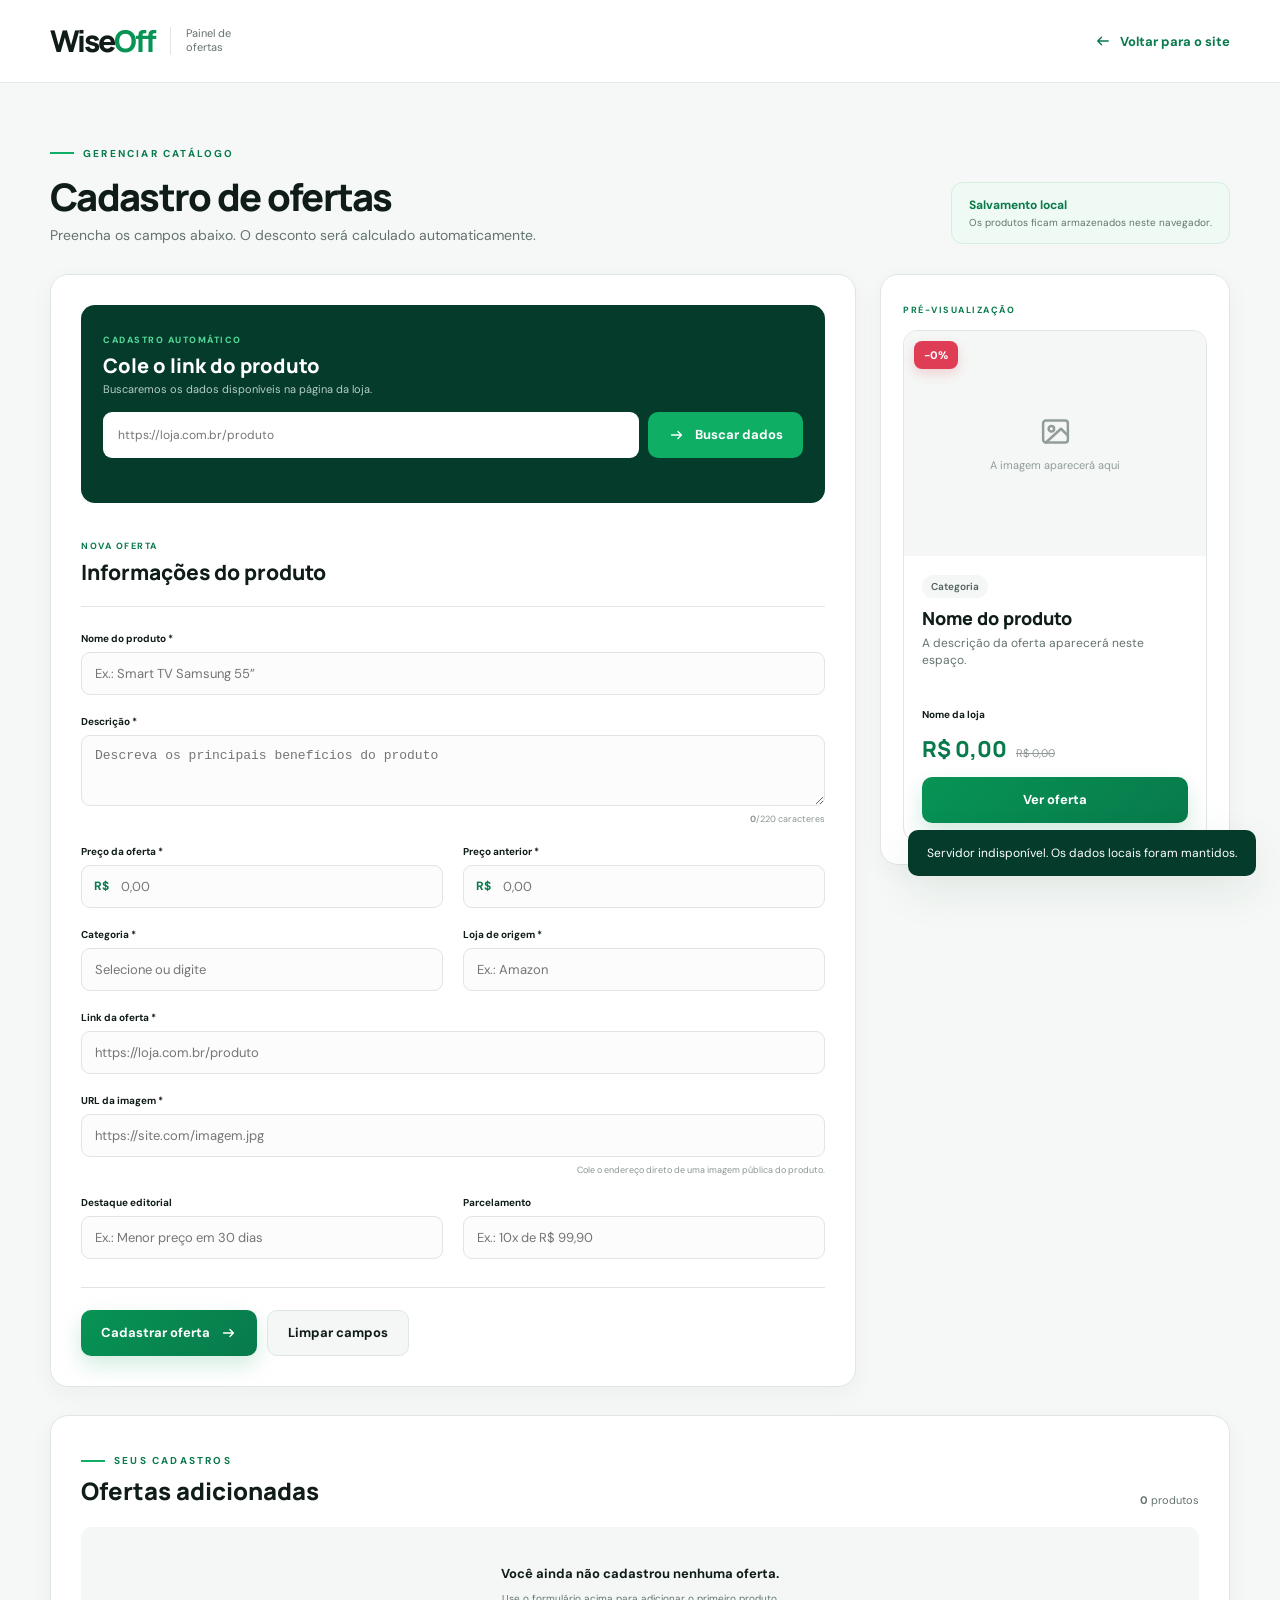
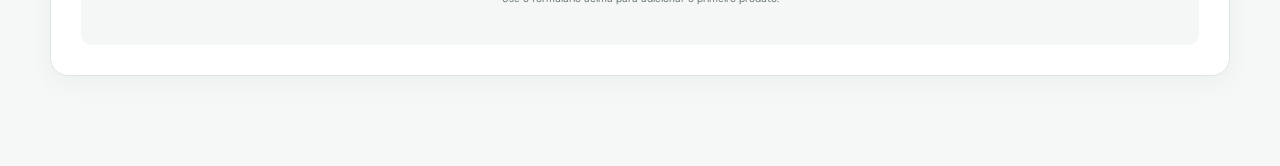
==== admin.html @ df5af007 "Publicação inicial da WiseOff" ====
<!doctype html>
<html lang="pt-BR">
  <head>
    <meta charset="UTF-8" />
    <meta name="viewport" content="width=device-width, initial-scale=1.0" />
    <meta name="theme-color" content="#087a4b" />
    <link rel="icon" href="/favicon.svg" type="image/svg+xml" />
    <meta name="robots" content="noindex, nofollow, noarchive" />
    <title>Painel de ofertas — WiseOff</title>
    <link rel="preconnect" href="https://fonts.googleapis.com" />
    <link rel="preconnect" href="https://fonts.gstatic.com" crossorigin />
    <link href="https://fonts.googleapis.com/css2?family=DM+Sans:wght@400;500;600;700&family=Manrope:wght@600;700;800&display=swap" rel="stylesheet" />
    <link rel="stylesheet" href="styles.css" />
  </head>
  <body class="admin-page">
    <header class="site-header">
      <div class="shell nav-wrap admin-nav">
        <a class="brand" href="index.html"><span>Wise<span>Off</span></span><small>Painel de<br />ofertas</small></a>
        <a class="back-link" href="index.html">
          <svg viewBox="0 0 24 24"><path d="M19 12H5M10 17l-5-5 5-5" /></svg>
          Voltar para o site
        </a>
      </div>
    </header>

    <main class="admin-main shell">
      <section class="admin-heading">
        <div>
          <span class="eyebrow dark"><i></i> Gerenciar catálogo</span>
          <h1>Cadastro de ofertas</h1>
          <p>Preencha os campos abaixo. O desconto será calculado automaticamente.</p>
        </div>
        <div class="storage-note">
          <strong>Salvamento local</strong>
          <span>Os produtos ficam armazenados neste navegador.</span>
        </div>
      </section>

      <div class="admin-layout">
        <section class="form-panel">
          <div class="url-importer">
            <div class="importer-copy">
              <span>Cadastro automático</span>
              <h2>Cole o link do produto</h2>
              <p>Buscaremos os dados disponíveis na página da loja.</p>
            </div>
            <div class="importer-control">
              <label>
                <span class="sr-only">Link do produto</span>
                <input id="importUrl" type="url" placeholder="https://loja.com.br/produto" />
              </label>
              <button class="button button-green" id="importButton" type="button">
                <svg viewBox="0 0 24 24"><path d="M5 12h14M14 7l5 5-5 5" /></svg>
                <span>Buscar dados</span>
              </button>
            </div>
            <div class="import-status" id="importStatus" role="status"></div>
          </div>

          <div class="panel-title">
            <div><span id="formStep">Nova oferta</span><h2 id="formTitle">Informações do produto</h2></div>
            <button class="text-button" id="cancelEdit" type="button" hidden>Cancelar edição</button>
          </div>

          <form id="productForm">
            <input id="productId" type="hidden" />
            <div class="field-grid">
              <label class="field field-wide">
                <span>Nome do produto *</span>
                <input id="name" name="name" required maxlength="90" placeholder="Ex.: Smart TV Samsung 55”" />
              </label>

              <label class="field field-wide">
                <span>Descrição *</span>
                <textarea id="description" name="description" required maxlength="220" rows="3" placeholder="Descreva os principais benefícios do produto"></textarea>
                <small><b id="descriptionCount">0</b>/220 caracteres</small>
              </label>

              <label class="field">
                <span>Preço da oferta *</span>
                <div class="money-input"><i>R$</i><input id="price" name="price" required inputmode="decimal" placeholder="0,00" /></div>
              </label>

              <label class="field">
                <span>Preço anterior *</span>
                <div class="money-input"><i>R$</i><input id="oldPrice" name="oldPrice" required inputmode="decimal" placeholder="0,00" /></div>
              </label>

              <label class="field">
                <span>Categoria *</span>
                <input id="category" name="category" required list="categoryOptions" placeholder="Selecione ou digite" />
                <datalist id="categoryOptions"><option>Tecnologia</option><option>Áudio</option><option>Moda</option><option>Casa</option><option>Viagem</option><option>Games</option><option>Beleza</option></datalist>
              </label>

              <label class="field">
                <span>Loja de origem *</span>
                <input id="store" name="store" required placeholder="Ex.: Amazon" />
              </label>

              <label class="field field-wide">
                <span>Link da oferta *</span>
                <input id="url" name="url" type="url" required placeholder="https://loja.com.br/produto" />
              </label>

              <label class="field field-wide">
                <span>URL da imagem *</span>
                <input id="image" name="image" type="url" required placeholder="https://site.com/imagem.jpg" />
                <small>Cole o endereço direto de uma imagem pública do produto.</small>
              </label>

              <label class="field">
                <span>Destaque editorial</span>
                <input id="badge" name="badge" placeholder="Ex.: Menor preço em 30 dias" />
              </label>

              <label class="field">
                <span>Parcelamento</span>
                <input id="installment" name="installment" placeholder="Ex.: 10x de R$ 99,90" />
              </label>
            </div>

            <div class="form-actions">
              <button class="button button-green" type="submit">
                <span id="submitLabel">Cadastrar oferta</span>
                <svg viewBox="0 0 24 24"><path d="M5 12h14M14 7l5 5-5 5" /></svg>
              </button>
              <button class="button button-secondary" id="resetForm" type="button">Limpar campos</button>
            </div>
          </form>
        </section>

        <aside class="preview-panel">
          <span class="preview-label">Pré-visualização</span>
          <article class="preview-card">
            <div class="preview-image">
              <img id="previewImage" alt="Prévia do produto" />
              <div class="image-placeholder" id="imagePlaceholder">
                <svg viewBox="0 0 24 24"><rect x="3" y="4" width="18" height="16" rx="2"/><circle cx="9" cy="10" r="2"/><path d="m21 15-5-5L5 20"/></svg>
                <span>A imagem aparecerá aqui</span>
              </div>
              <span class="discount-badge" id="previewDiscount">-0%</span>
            </div>
            <div class="preview-content">
              <span class="category-pill" id="previewCategory">Categoria</span>
              <h3 id="previewName">Nome do produto</h3>
              <p id="previewDescription">A descrição da oferta aparecerá neste espaço.</p>
              <span class="preview-store" id="previewStore">Nome da loja</span>
              <div class="price-row"><strong id="previewPrice">R$ 0,00</strong><del id="previewOldPrice">R$ 0,00</del></div>
              <button class="button button-green" type="button">Ver oferta</button>
            </div>
          </article>
        </aside>
      </div>

      <section class="registered-products">
        <div class="registered-heading">
          <div><span class="eyebrow dark"><i></i> Seus cadastros</span><h2>Ofertas adicionadas</h2></div>
          <span><b id="adminProductCount">0</b> produtos</span>
        </div>
        <div class="admin-products-list" id="adminProductsList"></div>
        <div class="admin-empty" id="adminEmpty">
          <p>Você ainda não cadastrou nenhuma oferta.</p>
          <span>Use o formulário acima para adicionar o primeiro produto.</span>
        </div>
      </section>
    </main>

    <div class="toast" id="toast" role="status"></div>
    <script src="admin.js"></script>
  </body>
</html>
---- styles.css ----
:root {
  --green-950: #043b2b;
  --green-900: #05533a;
  --green-700: #087a4b;
  --green-600: #079455;
  --green-500: #0eaf65;
  --green-100: #dff7e9;
  --green-50: #eefaf3;
  --ink: #101c18;
  --muted: #65736d;
  --line: #dfe6e2;
  --surface: #f4f7f5;
  --white: #fff;
  --red: #df3d55;
  --radius: 18px;
  --shadow: 0 16px 45px rgba(22, 50, 40, .08);
}

* { box-sizing: border-box; }
html { scroll-behavior: smooth; }
body { margin: 0; color: var(--ink); background: var(--white); font-family: "DM Sans", sans-serif; -webkit-font-smoothing: antialiased; }
button, input, select { font: inherit; }
button, a { -webkit-tap-highlight-color: transparent; }
a { color: inherit; text-decoration: none; }
img { display: block; max-width: 100%; }
.shell { width: min(1180px, calc(100% - 48px)); margin-inline: auto; }
.svg-sprite { position: absolute; width: 0; height: 0; overflow: hidden; }
svg { width: 22px; height: 22px; fill: none; stroke: currentColor; stroke-width: 1.8; stroke-linecap: round; stroke-linejoin: round; }
.sr-only { position: absolute; width: 1px; height: 1px; padding: 0; margin: -1px; overflow: hidden; clip: rect(0, 0, 0, 0); white-space: nowrap; border: 0; }

.site-header { position: sticky; z-index: 20; top: 0; background: rgba(255,255,255,.94); border-bottom: 1px solid rgba(223,230,226,.8); backdrop-filter: blur(16px); }
.nav-wrap { height: 82px; display: flex; align-items: center; gap: 30px; }
.brand { display: flex; align-items: center; gap: 15px; flex: 0 0 auto; }
.brand > span { font: 800 30px/1 "Manrope", sans-serif; letter-spacing: -2px; }
.brand > span span { color: var(--green-600); }
.brand small { padding-left: 15px; border-left: 1px solid var(--line); color: var(--muted); font-size: 11px; line-height: 1.25; }
.top-search { width: 390px; height: 46px; margin-left: auto; padding: 0 14px; display: flex; align-items: center; gap: 11px; border: 1px solid var(--line); border-radius: 12px; background: var(--surface); transition: .2s; }
.top-search:focus-within { border-color: var(--green-500); background: white; box-shadow: 0 0 0 3px rgba(14,175,101,.09); }
.top-search svg { width: 20px; color: var(--muted); }
.top-search input { width: 100%; min-width: 0; border: 0; outline: 0; background: transparent; color: var(--ink); font-size: 13px; }
.top-search input::placeholder { color: #89928e; }
.top-search kbd { padding: 3px 6px; color: #89928e; border: 1px solid var(--line); border-radius: 5px; background: white; font-size: 10px; white-space: nowrap; }
.desktop-nav { display: flex; align-items: center; gap: 25px; font-size: 13px; font-weight: 600; }
.desktop-nav a { transition: color .2s; }
.desktop-nav a:hover, .desktop-nav .active { color: var(--green-600); }
.favorites-link { display: flex; align-items: center; gap: 7px; padding: 0; border: 0; background: none; color: var(--ink); cursor: pointer; font-size: 13px; }
.favorites-link svg { width: 20px; }
.favorites-link b { min-width: 18px; height: 18px; display: grid; place-items: center; color: white; background: var(--green-600); border-radius: 50%; font-size: 10px; }
.favorites-link.active { color: var(--green-600); }
.favorites-link.active svg { fill: var(--green-600); }

.hero { height: 260px; min-height: 260px; margin-top: 30px; position: relative; display: grid; grid-template-columns: 43% 57%; overflow: hidden; color: white; background: var(--green-950); border-radius: 24px; }
.hero::before { content: ""; position: absolute; left: -150px; bottom: -250px; width: 540px; height: 540px; border: 1px solid rgba(255,255,255,.1); border-radius: 50%; box-shadow: 0 0 0 70px rgba(255,255,255,.025), 0 0 0 140px rgba(255,255,255,.02); }
.hero-copy { z-index: 2; padding: 28px 10px 24px 42px; }
.eyebrow { display: inline-flex; align-items: center; gap: 9px; text-transform: uppercase; letter-spacing: 2.2px; font-size: 10px; font-weight: 700; }
.eyebrow i { width: 24px; height: 2px; background: var(--green-500); }
.eyebrow.dark { color: var(--green-700); }
.hero h1 { max-width: 440px; margin: 12px 0 9px; font: 800 35px/1.02 "Manrope", sans-serif; letter-spacing: -2px; }
.hero h1 em { display: block; color: #38d88c; font-style: normal; }
.hero-featured-name { max-width: 400px; display: -webkit-box; overflow: hidden; -webkit-box-orient: vertical; -webkit-line-clamp: 1; color: white; font: 700 13px "Manrope", sans-serif; }
.hero-actions { margin-top: 16px; display: flex; align-items: center; gap: 22px; }
.hero-actions > span { color: #b8cdc5; font-size: 11px; line-height: 1.25; }
.hero-actions > span b { display: block; color: white; font-size: 15px; }
.button { min-height: 46px; padding: 0 20px; display: inline-flex; align-items: center; justify-content: center; gap: 10px; border: 0; border-radius: 10px; cursor: pointer; font-weight: 700; font-size: 13px; transition: transform .2s, box-shadow .2s, background .2s; }
.button:hover { transform: translateY(-2px); }
.button svg { width: 17px; }
.button-light { color: var(--green-950); background: white; box-shadow: 0 8px 30px rgba(0,0,0,.16); }
.button-green { color: white; background: linear-gradient(135deg, var(--green-600), var(--green-700)); box-shadow: 0 9px 22px rgba(7,148,85,.18); }
.button-green:hover { background: var(--green-900); }
.hero-product { position: relative; min-width: 0; background: radial-gradient(circle at 56% 46%, #dff8ea 0, #91cdb1 35%, #1b7050 65%, #064530 100%); }
.hero-product::after { content: ""; position: absolute; inset: 0; background: linear-gradient(90deg, var(--green-950) 0, transparent 30%); pointer-events: none; }
.hero-image-wrap { position: absolute; inset: 0; overflow: hidden; }
.hero-image-wrap img { width: 100%; height: 100%; object-fit: cover; mix-blend-mode: multiply; filter: saturate(.7) contrast(1.06); }
.hero-badge { position: absolute; z-index: 3; top: 18px; right: 20px; padding: 7px 12px; background: rgba(255,255,255,.92); color: var(--green-900); border-radius: 30px; font-size: 10px; font-weight: 700; }
.floating-price { position: absolute; z-index: 3; right: 20px; bottom: 18px; width: 150px; padding: 13px 16px; color: var(--ink); background: rgba(255,255,255,.92); border-radius: 14px; box-shadow: var(--shadow); backdrop-filter: blur(10px); }
.floating-price small, .floating-price span { display: block; color: var(--muted); font-size: 10px; }
.floating-price strong { display: block; margin: 2px 0 4px; color: var(--green-700); font: 800 23px "Manrope", sans-serif; }
.hero-proof { position: absolute; z-index: 4; left: calc(43% - 56px); bottom: 18px; padding: 10px 13px; display: flex; align-items: center; gap: 10px; color: var(--ink); background: white; border-radius: 13px; box-shadow: var(--shadow); }
.proof-icon { width: 35px; height: 35px; display: grid; place-items: center; color: var(--green-600); background: var(--green-100); border-radius: 10px; }
.proof-icon svg { width: 19px; }
.hero-proof strong, .hero-proof span { display: block; }
.hero-proof strong { font-size: 12px; }
.hero-proof span { margin-top: 2px; color: var(--muted); font-size: 10px; }

.trust-strip { margin-top: 30px; border-block: 1px solid var(--line); }
.trust-grid { min-height: 96px; display: grid; grid-template-columns: repeat(4, 1fr); }
.trust-grid > div { padding: 20px 28px; display: flex; align-items: center; gap: 14px; border-right: 1px solid var(--line); }
.trust-grid > div:first-child { padding-left: 0; }
.trust-grid > div:last-child { padding-right: 0; border-right: 0; }
.trust-grid svg { flex: 0 0 auto; color: var(--green-600); width: 27px; height: 27px; }
.trust-grid p { margin: 0; }
.trust-grid strong, .trust-grid span { display: block; }
.trust-grid strong { font-size: 12px; }
.trust-grid span { margin-top: 3px; color: var(--muted); font-size: 10px; }

.offers { padding-top: 68px; padding-bottom: 85px; }
.section-heading { display: flex; align-items: end; justify-content: space-between; gap: 20px; }
.section-heading h2 { margin: 10px 0 3px; font: 800 35px "Manrope", sans-serif; letter-spacing: -1.5px; }
.section-heading p { margin: 0; color: var(--muted); font-size: 14px; }
.results-meta { color: var(--muted); font-size: 12px; }
.results-meta b { color: var(--ink); }
.filters { margin: 30px 0 22px; display: flex; align-items: center; justify-content: space-between; gap: 20px; }
.category-list { display: flex; flex-wrap: wrap; gap: 8px; }
.category-button { min-height: 38px; padding: 0 17px; display: inline-flex; align-items: center; gap: 7px; border: 1px solid var(--line); border-radius: 30px; color: #53615b; background: white; cursor: pointer; font-size: 12px; font-weight: 600; transition: .2s; }
.category-button svg { width: 15px; }
.category-button:hover { border-color: var(--green-500); color: var(--green-700); }
.category-button.active { border-color: var(--green-700); color: white; background: var(--green-700); box-shadow: 0 7px 18px rgba(8,122,75,.18); }
.sort-control { display: flex; align-items: center; gap: 8px; color: var(--muted); font-size: 11px; white-space: nowrap; }
.sort-control select { padding: 9px 30px 9px 11px; border: 1px solid var(--line); border-radius: 8px; outline: none; color: var(--ink); background: white; font-size: 11px; }
.product-list { display: grid; gap: 13px; }
.product-card { height: 238px; min-height: 0; display: grid; grid-template-columns: 250px 1fr 285px; overflow: hidden; border: 1px solid var(--line); border-radius: var(--radius); background: white; box-shadow: 0 5px 20px rgba(25,55,43,.045); transition: transform .25s, box-shadow .25s, border-color .25s; }
.product-card:hover { transform: translateY(-3px); border-color: #cbd9d2; box-shadow: var(--shadow); }
.product-media { position: relative; margin: 10px; overflow: hidden; border-radius: 12px; background: var(--surface); }
.product-media > a { width: 100%; height: 100%; display: block; }
.product-media img { width: 100%; height: 100%; object-fit: cover; transition: transform .45s; }
.product-card:hover .product-media img { transform: scale(1.035); }
.discount-badge { position: absolute; top: 10px; left: 10px; padding: 7px 10px; color: white; background: var(--red); border-radius: 8px; font-size: 11px; font-weight: 800; box-shadow: 0 5px 12px rgba(223,61,85,.2); }
.heart-button { position: absolute; top: 10px; right: 10px; width: 36px; height: 36px; display: grid; place-items: center; color: var(--ink); background: rgba(255,255,255,.94); border: 0; border-radius: 50%; box-shadow: 0 4px 12px rgba(0,0,0,.08); cursor: pointer; }
.heart-button svg { width: 18px; }
.heart-button.selected { color: var(--red); }
.heart-button.selected svg { fill: var(--red); }
.product-info { min-width: 0; padding: 23px 30px 20px 22px; display: flex; flex-direction: column; border-right: 1px solid var(--line); }
.product-topline { display: flex; align-items: center; justify-content: space-between; gap: 10px; }
.category-pill { padding: 5px 9px; color: #53615b; background: var(--surface); border-radius: 20px; font-size: 10px; font-weight: 600; }
.product-time { display: flex; align-items: center; gap: 5px; color: #8b9691; font-size: 10px; }
.product-time svg { width: 14px; }
.product-info h3 { margin: 13px 0 7px; display: -webkit-box; overflow: hidden; -webkit-box-orient: vertical; -webkit-line-clamp: 2; font: 800 19px/1.25 "Manrope", sans-serif; letter-spacing: -.5px; }
.product-info > p { margin: 0; display: -webkit-box; overflow: hidden; -webkit-box-orient: vertical; -webkit-line-clamp: 3; color: var(--muted); font-size: 13px; line-height: 1.5; }
.editor-pick { width: fit-content; margin-top: auto; padding: 7px 11px; display: flex; align-items: center; gap: 7px; color: var(--green-700); background: var(--green-50); border-radius: 8px; font-size: 10px; font-weight: 600; }
.editor-pick svg { width: 14px; height: 14px; }
.product-buy { padding: 24px 20px 20px 28px; display: flex; flex-direction: column; justify-content: center; }
.store { display: block; min-height: 22px; color: var(--ink); font: 800 15px "Manrope", sans-serif; }
.store-amazon::after { content: ".com.br"; font-weight: 600; font-size: 9px; }
.store-mercadolivre { color: #22408b; }
.store-magalu { color: #0086db; }
.store-nike { font-style: italic; }
.store-shopee { color: #ed4d2d; }
.price-row { margin: 11px 0 1px; display: flex; flex-wrap: wrap; align-items: baseline; gap: 9px; }
.price-row strong { color: var(--green-700); font: 800 22px "Manrope", sans-serif; }
.price-row del { color: #909a96; font-size: 11px; }
.product-buy > small { color: var(--muted); font-size: 10px; }
.product-buy .button { width: 100%; margin-top: 16px; }
.empty-state { padding: 70px 20px; text-align: center; border: 1px dashed var(--line); border-radius: var(--radius); background: var(--surface); }
.empty-state svg { width: 36px; height: 36px; color: var(--green-600); }
.empty-state h3 { margin: 12px 0 4px; }
.empty-state p { margin: 0 0 20px; color: var(--muted); font-size: 13px; }

.newsletter { min-height: 250px; margin-bottom: 70px; padding: 50px 58px; display: grid; grid-template-columns: 1fr 1fr; align-items: center; gap: 70px; color: white; background: var(--green-950); border-radius: 22px; overflow: hidden; position: relative; }
.newsletter::after { content: ""; position: absolute; width: 340px; height: 340px; top: -160px; right: 30%; border: 1px solid rgba(255,255,255,.08); border-radius: 50%; box-shadow: 0 0 0 60px rgba(255,255,255,.018); pointer-events: none; }
.newsletter h2 { margin: 13px 0 0; font: 800 31px/1.18 "Manrope", sans-serif; letter-spacing: -1.2px; }
.newsletter form { position: relative; z-index: 1; display: grid; grid-template-columns: 1fr auto; gap: 10px; }
.newsletter input { width: 100%; height: 48px; padding: 0 16px; color: white; border: 1px solid rgba(255,255,255,.25); border-radius: 10px; outline: 0; background: rgba(255,255,255,.08); }
.newsletter input::placeholder { color: #b9cbc4; }
.newsletter form small { grid-column: 1 / -1; color: #93ada3; font-size: 9px; }
footer { border-top: 1px solid var(--line); }
.footer-wrap { min-height: 120px; display: flex; align-items: center; gap: 30px; }
.footer-brand .brand > span, .footer-brand > span { font-size: 25px; }
.footer-wrap > p { margin: 0; color: var(--muted); font-size: 12px; }
.footer-wrap nav { margin-left: auto; display: flex; gap: 25px; color: var(--muted); font-size: 11px; }
.footer-wrap > small { color: #9aa39f; font-size: 10px; }
.toast { position: fixed; z-index: 50; right: 24px; bottom: 24px; padding: 15px 19px; color: white; background: var(--green-950); border-radius: 10px; box-shadow: var(--shadow); font-size: 12px; transform: translateY(80px); opacity: 0; pointer-events: none; transition: .3s; }
.toast.show { opacity: 1; transform: translateY(0); }

@media (max-width: 1000px) {
  .desktop-nav { display: none; }
  .top-search { width: auto; flex: 1; }
  .product-card { grid-template-columns: 220px 1fr 230px; }
  .product-info { padding-inline: 17px; }
  .product-buy { padding-inline: 18px; }
}

@media (max-width: 780px) {
  .shell { width: min(100% - 28px, 620px); }
  .nav-wrap { height: auto; padding-block: 14px; flex-wrap: wrap; gap: 12px; }
  .brand small, .favorites-link span, .top-search kbd { display: none; }
  .top-search { order: 3; flex-basis: 100%; }
  .favorites-link { margin-left: auto; }
  .hero { height: 430px; min-height: 430px; margin-top: 14px; grid-template-columns: 1fr; grid-template-rows: 245px 185px; }
  .hero-copy { padding: 28px 24px 18px; }
  .hero h1 { font-size: clamp(31px, 8vw, 38px); }
  .hero-product::after { background: linear-gradient(180deg, var(--green-950) 0, transparent 38%); }
  .hero-proof { left: 30px; bottom: 20px; }
  .floating-price { right: 20px; bottom: 20px; }
  .trust-grid { grid-template-columns: 1fr 1fr; }
  .trust-grid > div { padding: 18px 12px; border-bottom: 1px solid var(--line); }
  .trust-grid > div:nth-child(2) { border-right: 0; }
  .trust-grid > div:nth-child(n+3) { border-bottom: 0; }
  .trust-grid > div:first-child { padding-left: 12px; }
  .section-heading { align-items: start; }
  .section-heading h2 { font-size: 29px; }
  .results-meta { padding-top: 28px; }
  .filters { align-items: stretch; flex-direction: column; }
  .category-list { flex-wrap: nowrap; padding-bottom: 5px; overflow-x: auto; scrollbar-width: none; }
  .category-button { flex: 0 0 auto; }
  .sort-control { align-self: flex-end; }
  .product-card { grid-template-columns: 43% 57%; grid-template-rows: auto auto; }
  .product-card { height: auto; min-height: 0; }
  .product-media { min-height: 230px; }
  .product-info { border-right: 0; }
  .product-buy { grid-column: 1 / -1; padding: 14px; display: grid; grid-template-columns: 1fr auto; align-items: center; border-top: 1px solid var(--line); }
  .product-buy .store, .product-buy small { grid-column: 1; }
  .price-row { grid-column: 1; }
  .product-buy .button { grid-column: 2; grid-row: 1 / 4; width: 160px; margin: 0; }
  .newsletter { padding: 38px 28px; grid-template-columns: 1fr; gap: 28px; }
  .footer-wrap { padding-block: 30px; flex-wrap: wrap; gap: 16px 25px; }
  .footer-wrap nav { order: 3; width: 100%; margin-left: 0; }
}

@media (max-width: 520px) {
  .brand > span { font-size: 27px; }
  .hero { height: 430px; min-height: 430px; }
  .hero-copy { padding-inline: 23px; }
  .hero-actions { gap: 13px; }
  .hero-actions > span { display: none; }
  .hero-proof { left: 16px; bottom: 14px; }
  .floating-price { right: 14px; bottom: 14px; width: 140px; }
  .trust-grid { grid-template-columns: 1fr; }
  .trust-grid > div { border-right: 0; border-bottom: 1px solid var(--line) !important; }
  .trust-grid > div:last-child { border-bottom: 0 !important; }
  .offers { padding-top: 50px; }
  .section-heading { display: block; }
  .results-meta { padding-top: 12px; }
  .product-card { display: block; }
  .product-media { height: 240px; }
  .product-info { padding: 12px 16px 18px; }
  .product-info h3 { margin-top: 10px; }
  .editor-pick { margin-top: 14px; }
  .product-buy { padding: 16px; grid-template-columns: 1fr; }
  .product-buy .button { grid-column: 1; grid-row: auto; width: 100%; margin-top: 14px; }
  .newsletter form { grid-template-columns: 1fr; }
  .newsletter form small { grid-column: 1; }
  .newsletter .button { width: 100%; }
}

@media (prefers-reduced-motion: reduce) {
  *, *::before, *::after { scroll-behavior: auto !important; transition-duration: .01ms !important; animation-duration: .01ms !important; }
}

/* Painel de cadastro */
.admin-page { background: #f5f8f6; }
.admin-nav { justify-content: space-between; }
.back-link { display: inline-flex; align-items: center; gap: 8px; color: var(--green-700); font-size: 13px; font-weight: 700; }
.back-link svg { width: 18px; }
.admin-main { padding-block: 55px 90px; }
.admin-heading { display: flex; align-items: end; justify-content: space-between; gap: 30px; margin-bottom: 30px; }
.admin-heading h1 { margin: 10px 0 4px; font: 800 38px "Manrope", sans-serif; letter-spacing: -1.7px; }
.admin-heading p { margin: 0; color: var(--muted); font-size: 14px; }
.storage-note { max-width: 280px; padding: 14px 17px; display: flex; flex-direction: column; background: var(--green-50); border: 1px solid #d6eee0; border-radius: 12px; }
.storage-note strong { color: var(--green-700); font-size: 12px; }
.storage-note span { margin-top: 3px; color: var(--muted); font-size: 10px; }
.admin-layout { display: grid; grid-template-columns: minmax(0, 1fr) 350px; gap: 24px; align-items: start; }
.form-panel, .preview-panel, .registered-products { background: white; border: 1px solid var(--line); border-radius: var(--radius); box-shadow: 0 7px 25px rgba(25,55,43,.045); }
.form-panel { padding: 30px; }
.url-importer { margin-bottom: 30px; padding: 22px; color: white; background: var(--green-950); border-radius: 14px; }
.importer-copy span { color: #54d99a; text-transform: uppercase; letter-spacing: 1.5px; font-size: 9px; font-weight: 800; }
.importer-copy h2 { margin: 4px 0 3px; font: 800 20px "Manrope", sans-serif; }
.importer-copy p { margin: 0; color: #b7cec5; font-size: 11px; }
.importer-control { margin-top: 16px; display: grid; grid-template-columns: 1fr auto; gap: 9px; }
.importer-control input { width: 100%; height: 46px; padding: 0 14px; border: 1px solid rgba(255,255,255,.2); border-radius: 9px; outline: 0; background: white; color: var(--ink); font-size: 12px; }
.importer-control .button { background: var(--green-500); box-shadow: none; }
.importer-control .button:disabled { opacity: .65; cursor: wait; }
.importer-control .button.loading svg { animation: importPulse .8s ease-in-out infinite alternate; }
.import-status { min-height: 14px; margin-top: 9px; color: #b7cec5; font-size: 10px; }
.import-status.success { color: #7cf0b5; }
.import-status.warning { color: #ffe09a; }
.import-status.error { color: #ff9fae; }
@keyframes importPulse { to { transform: translateX(4px); } }
.panel-title { margin-bottom: 25px; padding-bottom: 20px; display: flex; justify-content: space-between; align-items: end; border-bottom: 1px solid var(--line); }
.panel-title span, .preview-label { color: var(--green-700); text-transform: uppercase; letter-spacing: 1.5px; font-size: 9px; font-weight: 700; }
.panel-title h2 { margin: 4px 0 0; font: 800 21px "Manrope", sans-serif; }
.text-button { padding: 0; border: 0; color: var(--green-700); background: none; cursor: pointer; font-size: 10px; font-weight: 700; }
.field-grid { display: grid; grid-template-columns: 1fr 1fr; gap: 20px; }
.field { min-width: 0; display: flex; flex-direction: column; gap: 7px; }
.field-wide { grid-column: 1 / -1; }
.field > span { font-size: 10px; font-weight: 700; }
.field input, .field textarea { width: 100%; padding: 12px 13px; border: 1px solid var(--line); border-radius: 9px; outline: none; color: var(--ink); background: #fbfcfb; font-size: 13px; resize: vertical; transition: .2s; }
.field input:focus, .field textarea:focus { border-color: var(--green-500); background: white; box-shadow: 0 0 0 3px rgba(14,175,101,.08); }
.field small { align-self: flex-end; color: #8a9691; font-size: 9px; }
.money-input { position: relative; }
.money-input i { position: absolute; left: 13px; top: 50%; transform: translateY(-50%); color: var(--green-700); font-size: 12px; font-style: normal; font-weight: 700; }
.money-input input { padding-left: 39px; }
.form-actions { margin-top: 28px; padding-top: 22px; display: flex; gap: 10px; border-top: 1px solid var(--line); }
.button-secondary { color: var(--ink); background: var(--surface); border: 1px solid var(--line); }
.preview-panel { position: sticky; top: 106px; padding: 22px; }
.preview-card { margin-top: 12px; overflow: hidden; border: 1px solid var(--line); border-radius: 14px; }
.preview-image { position: relative; height: 225px; background: var(--surface); }
.preview-image > img { width: 100%; height: 100%; object-fit: cover; }
.preview-image > img[hidden], .image-placeholder[hidden] { display: none; }
.image-placeholder { height: 100%; display: flex; flex-direction: column; align-items: center; justify-content: center; gap: 10px; color: #929d98; font-size: 11px; }
.image-placeholder svg { width: 33px; height: 33px; }
.preview-content { padding: 18px; }
.preview-content h3 { margin: 11px 0 5px; font: 800 18px "Manrope", sans-serif; }
.preview-content > p { min-height: 54px; margin: 0 0 13px; color: var(--muted); font-size: 12px; line-height: 1.45; }
.preview-store { font-size: 10px; font-weight: 700; }
.preview-content .button { width: 100%; margin-top: 12px; }
.registered-products { margin-top: 28px; padding: 30px; }
.registered-heading { margin-bottom: 20px; display: flex; align-items: end; justify-content: space-between; }
.registered-heading h2 { margin: 7px 0 0; font: 800 24px "Manrope", sans-serif; }
.registered-heading > span { color: var(--muted); font-size: 11px; }
.admin-products-list { display: grid; gap: 9px; }
.admin-product-row { min-height: 82px; padding: 9px 12px 9px 9px; display: grid; grid-template-columns: 72px 1fr auto; align-items: center; gap: 15px; border: 1px solid var(--line); border-radius: 11px; }
.admin-product-row img { width: 72px; height: 62px; object-fit: cover; border-radius: 8px; background: var(--surface); }
.admin-product-row span { color: var(--muted); font-size: 9px; }
.admin-product-row h3 { margin: 3px 0; font-size: 13px; }
.admin-product-row strong { color: var(--green-700); font-size: 12px; }
.row-actions { display: flex; gap: 7px; }
.row-actions button { padding: 8px 12px; color: var(--green-700); border: 1px solid var(--line); border-radius: 7px; background: white; cursor: pointer; font-size: 10px; font-weight: 700; }
.row-actions button.danger { color: var(--red); }
.row-actions button.feature { color: #8a6810; border-color: #ecd992; background: #fffbed; }
.row-actions button.feature.active { color: white; border-color: #a97c08; background: #a97c08; }
.admin-empty { padding: 38px; text-align: center; color: var(--muted); background: var(--surface); border-radius: 11px; }
.admin-empty p { margin: 0 0 4px; color: var(--ink); font-size: 13px; font-weight: 700; }
.admin-empty span { font-size: 10px; }

@media (max-width: 900px) {
  .admin-layout { grid-template-columns: 1fr; }
  .preview-panel { position: static; }
  .preview-card { display: grid; grid-template-columns: 40% 60%; }
  .preview-image { height: 100%; min-height: 260px; }
}

@media (max-width: 600px) {
  .admin-main { padding-top: 35px; }
  .admin-heading { display: block; }
  .admin-heading h1 { font-size: 31px; }
  .storage-note { max-width: none; margin-top: 18px; }
  .form-panel, .preview-panel, .registered-products { padding: 20px; }
  .url-importer { margin-inline: -5px; padding: 18px; }
  .importer-control { grid-template-columns: 1fr; }
  .importer-control .button { width: 100%; }
  .field-grid { grid-template-columns: 1fr; }
  .field-wide { grid-column: 1; }
  .form-actions { flex-direction: column; }
  .form-actions .button { width: 100%; }
  .preview-card { display: block; }
  .preview-image { height: 230px; min-height: 0; }
  .admin-product-row { grid-template-columns: 58px 1fr; }
  .admin-product-row img { width: 58px; height: 58px; }
  .row-actions { grid-column: 1 / -1; justify-content: flex-end; }
}

/* Página indexável da oferta */
.detail-page { background: #f5f8f6; }
.detail-main { padding-block: 34px 80px; }
.breadcrumbs { margin-bottom: 25px; display: flex; align-items: center; gap: 9px; color: var(--muted); font-size: 11px; white-space: nowrap; overflow: hidden; }
.breadcrumbs a { color: var(--green-700); }
.breadcrumbs span:last-child { overflow: hidden; text-overflow: ellipsis; }
.detail-card { display: grid; grid-template-columns: 52% 48%; overflow: hidden; background: white; border: 1px solid var(--line); border-radius: 22px; box-shadow: var(--shadow); }
.detail-media { min-height: 560px; position: relative; background: var(--surface); }
.detail-media img { width: 100%; height: 100%; object-fit: cover; }
.detail-media .discount-badge { top: 22px; left: 22px; padding: 9px 13px; font-size: 13px; }
.detail-copy { padding: 58px 55px; display: flex; flex-direction: column; justify-content: center; }
.detail-copy h1 { margin: 17px 0 12px; font: 800 clamp(30px, 4vw, 45px)/1.08 "Manrope", sans-serif; letter-spacing: -1.8px; }
.detail-copy > p { margin: 0; color: var(--muted); font-size: 15px; line-height: 1.6; }
.detail-store { margin-top: 28px; padding-top: 22px; border-top: 1px solid var(--line); color: var(--muted); font-size: 12px; }
.detail-store strong { color: var(--ink); }
.detail-price { margin: 12px 0 0; display: flex; align-items: baseline; gap: 12px; }
.detail-price strong { color: var(--green-700); font: 800 32px "Manrope", sans-serif; }
.detail-price del { color: #8b9691; font-size: 13px; }
.detail-copy > small { color: var(--muted); font-size: 11px; }
.detail-copy > .button { width: 100%; min-height: 52px; margin-top: 23px; font-size: 14px; }
.detail-copy .affiliate-note { margin-top: 12px; text-align: center; font-size: 9px; }
.detail-about { margin-top: 22px; padding: 30px; background: white; border: 1px solid var(--line); border-radius: 16px; }
.detail-about h2 { margin: 0 0 7px; font: 800 20px "Manrope", sans-serif; }
.detail-about p { max-width: 780px; margin: 0 0 12px; color: var(--muted); font-size: 13px; line-height: 1.6; }
.detail-about time { color: #8b9691; font-size: 10px; }

@media (max-width: 760px) {
  .detail-card { grid-template-columns: 1fr; }
  .detail-media { min-height: 360px; }
  .detail-copy { padding: 32px 25px; }
  .detail-copy h1 { font-size: 31px; }
}
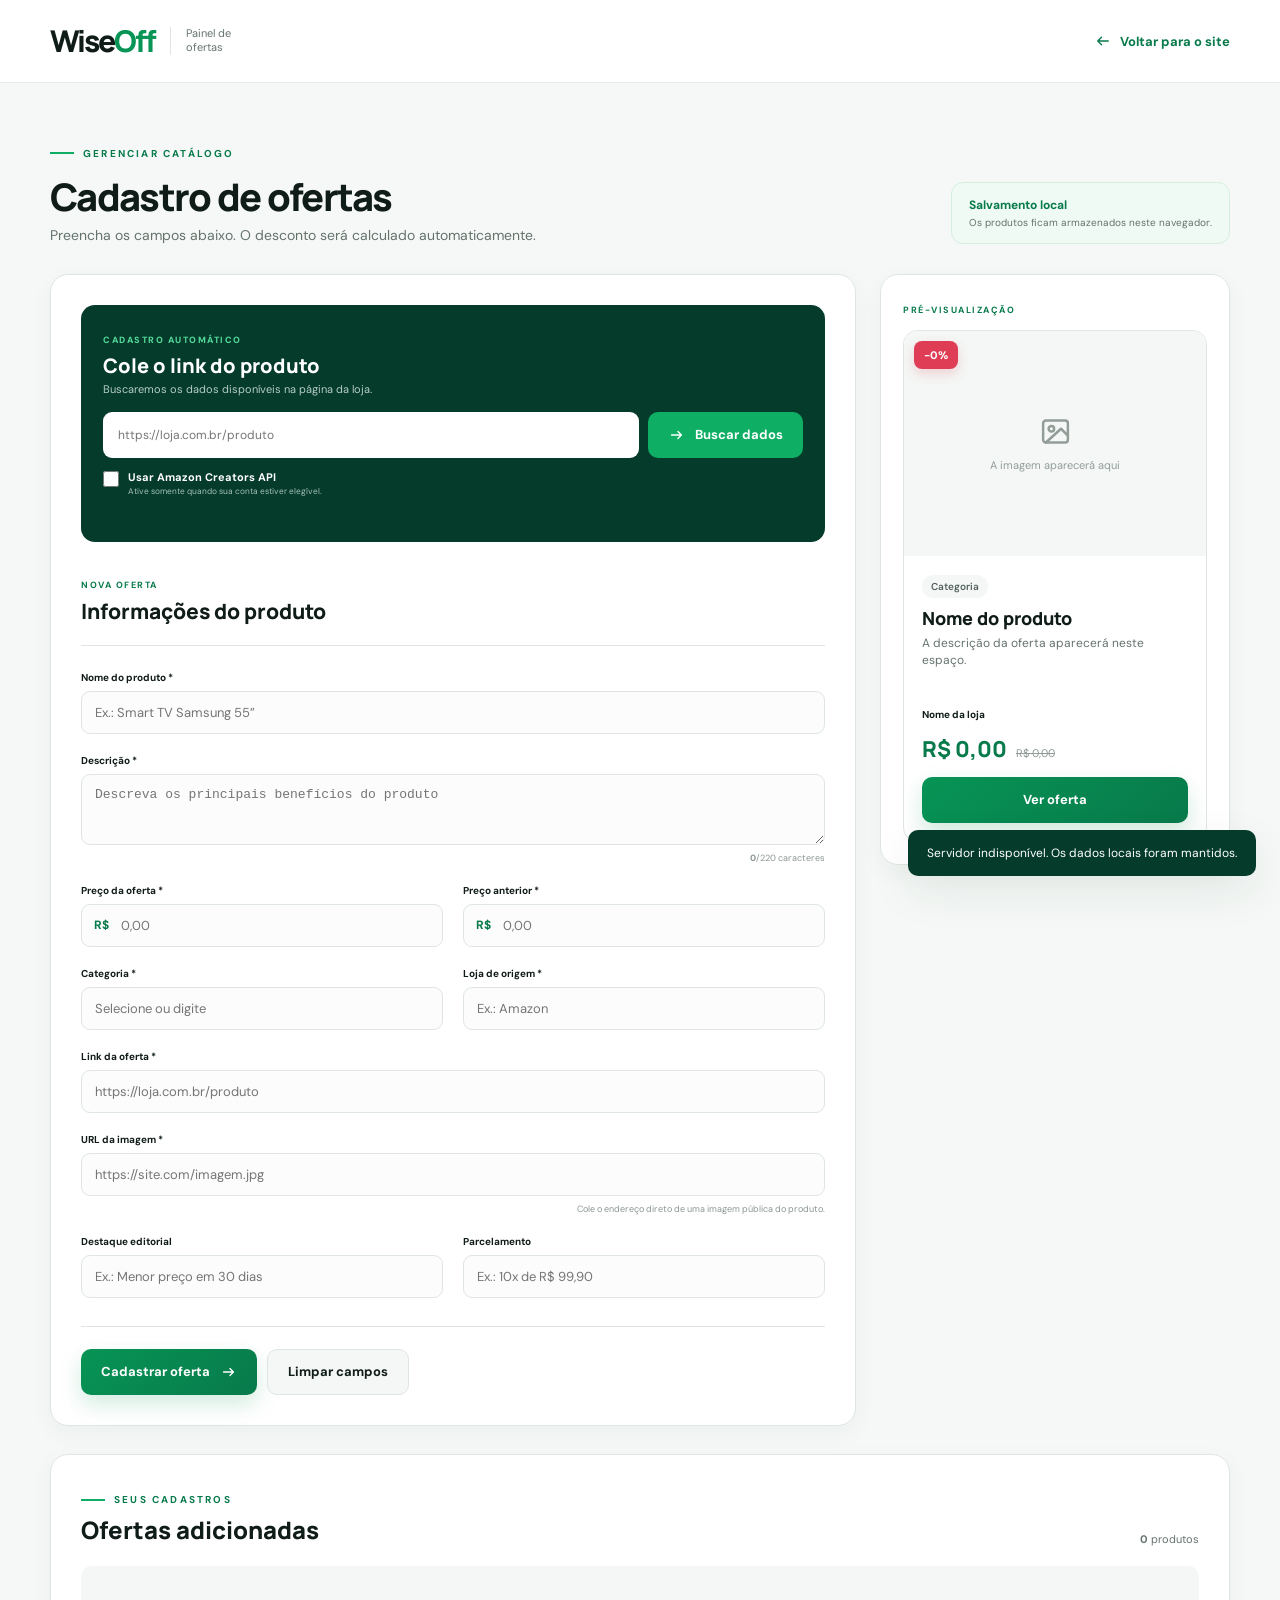
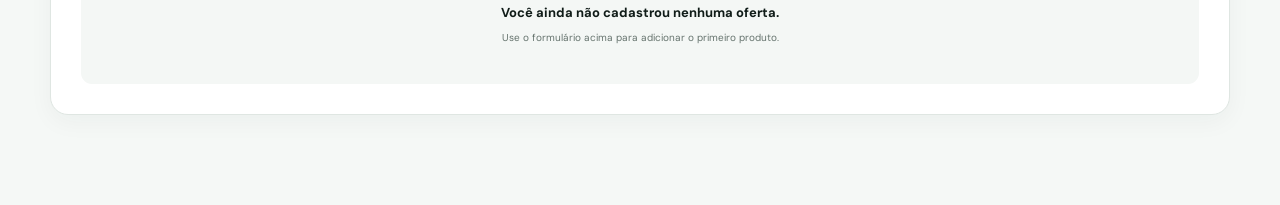
==== commit bc25d3e4: "Atualiza ofertas" ====
--- a/admin.html
+++ b/admin.html
@@ -54,6 +54,10 @@
                 <span>Buscar dados</span>
               </button>
             </div>
+            <label class="amazon-api-option">
+              <input id="useAmazonApi" type="checkbox" />
+              <span><strong>Usar Amazon Creators API</strong><small>Ative somente quando sua conta estiver elegível.</small></span>
+            </label>
             <div class="import-status" id="importStatus" role="status"></div>
           </div>
 
@@ -64,6 +68,10 @@
 
           <form id="productForm">
             <input id="productId" type="hidden" />
+            <input id="productAsin" type="hidden" />
+            <input id="amazonUpdatedAt" type="hidden" />
+            <input id="importSource" type="hidden" />
+            <input id="availability" type="hidden" />
             <div class="field-grid">
               <label class="field field-wide">
                 <span>Nome do produto *</span>
@@ -89,7 +97,7 @@
               <label class="field">
                 <span>Categoria *</span>
                 <input id="category" name="category" required list="categoryOptions" placeholder="Selecione ou digite" />
-                <datalist id="categoryOptions"><option>Tecnologia</option><option>Áudio</option><option>Moda</option><option>Casa</option><option>Viagem</option><option>Games</option><option>Beleza</option></datalist>
+                <datalist id="categoryOptions"><option>Tecnologia</option><option>Áudio</option><option>Moda</option><option>Casa</option><option>Viagem</option><option>Games</option><option>Beleza</option><option>Alimentos e Bebidas</option><option>Brinquedos</option></datalist>
               </label>
 
               <label class="field">
--- a/styles.css
+++ b/styles.css
@@ -140,6 +140,16 @@
 .price-row del { color: #909a96; font-size: 11px; }
 .product-buy > small { color: var(--muted); font-size: 10px; }
 .product-buy .button { width: 100%; margin-top: 16px; }
+.share-trigger { width: 100%; min-height: 30px; margin-top: 8px; display: inline-flex; align-items: center; justify-content: center; gap: 7px; border: 1px solid var(--line); border-radius: 7px; color: #53615b; background: white; cursor: pointer; font: 700 10px "DM Sans", sans-serif; transition: .2s; }
+.share-trigger:hover, .share-trigger[aria-expanded="true"] { color: var(--green-700); border-color: var(--green-500); background: var(--green-50); }
+.share-trigger svg { width: 14px; height: 14px; fill: none; stroke: currentColor; stroke-width: 1.8; }
+.share-menu { position: fixed; z-index: 1200; width: 210px; padding: 8px; display: grid; gap: 3px; border: 1px solid var(--line); border-radius: 12px; background: white; box-shadow: 0 18px 45px rgba(12,43,31,.2); }
+.share-menu[hidden] { display: none; }
+.share-menu strong { padding: 8px 10px 6px; color: var(--muted); font-size: 10px; text-transform: uppercase; letter-spacing: .6px; }
+.share-menu button { min-height: 36px; padding: 0 10px; border: 0; border-radius: 7px; color: var(--ink); background: transparent; cursor: pointer; text-align: left; font: 600 12px "DM Sans", sans-serif; }
+.share-menu button:hover, .share-menu button:focus-visible { color: var(--green-700); background: var(--green-50); outline: none; }
+.share-notice { position: fixed; z-index: 1100; left: 50%; bottom: 24px; padding: 12px 17px; color: white; background: var(--green-950); border-radius: 9px; box-shadow: var(--shadow); opacity: 0; pointer-events: none; transform: translate(-50%, 60px); transition: .25s; font-size: 12px; }
+.share-notice.show { opacity: 1; transform: translate(-50%, 0); }
 .empty-state { padding: 70px 20px; text-align: center; border: 1px dashed var(--line); border-radius: var(--radius); background: var(--surface); }
 .empty-state svg { width: 36px; height: 36px; color: var(--green-600); }
 .empty-state h3 { margin: 12px 0 4px; }
@@ -260,6 +270,11 @@
 .importer-control .button { background: var(--green-500); box-shadow: none; }
 .importer-control .button:disabled { opacity: .65; cursor: wait; }
 .importer-control .button.loading svg { animation: importPulse .8s ease-in-out infinite alternate; }
+.amazon-api-option { width: fit-content; margin-top: 12px; display: flex; align-items: flex-start; gap: 9px; color: #dcebe5; cursor: pointer; }
+.amazon-api-option input { width: 16px; height: 16px; margin: 1px 0 0; accent-color: var(--green-500); }
+.amazon-api-option span { display: flex; flex-direction: column; gap: 2px; font-size: 10px; }
+.amazon-api-option strong { color: white; font-size: 11px; }
+.amazon-api-option small { color: #a9c3b9; }
 .import-status { min-height: 14px; margin-top: 9px; color: #b7cec5; font-size: 10px; }
 .import-status.success { color: #7cf0b5; }
 .import-status.warning { color: #ffe09a; }
@@ -359,6 +374,7 @@
 .detail-price del { color: #8b9691; font-size: 13px; }
 .detail-copy > small { color: var(--muted); font-size: 11px; }
 .detail-copy > .button { width: 100%; min-height: 52px; margin-top: 23px; font-size: 14px; }
+.detail-copy .detail-share { width: 100%; min-height: 38px; margin-top: 10px; font-size: 11px; }
 .detail-copy .affiliate-note { margin-top: 12px; text-align: center; font-size: 9px; }
 .detail-about { margin-top: 22px; padding: 30px; background: white; border: 1px solid var(--line); border-radius: 16px; }
 .detail-about h2 { margin: 0 0 7px; font: 800 20px "Manrope", sans-serif; }
@@ -371,3 +387,32 @@
   .detail-copy { padding: 32px 25px; }
   .detail-copy h1 { font-size: 31px; }
 }
+
+/* Consentimento de métricas */
+.consent-banner { position: fixed; right: 22px; bottom: 22px; z-index: 1000; width: min(440px, calc(100% - 32px)); padding: 18px; display: flex; align-items: center; justify-content: space-between; gap: 18px; color: white; background: #10231b; border: 1px solid rgba(255,255,255,.14); border-radius: 14px; box-shadow: 0 18px 45px rgba(0,0,0,.24); }
+.consent-banner p { margin: 0; display: grid; gap: 3px; }
+.consent-banner strong { font-size: 12px; }
+.consent-banner span { color: #c7d4cf; font-size: 10px; line-height: 1.4; }
+.consent-banner > div { display: flex; gap: 7px; flex-shrink: 0; }
+.consent-banner button { padding: 9px 11px; color: #dbe5e1; background: transparent; border: 1px solid #53655e; border-radius: 7px; cursor: pointer; font-size: 10px; font-weight: 700; }
+.consent-banner .consent-accept { color: white; border-color: var(--green-500); background: var(--green-500); }
+@media (max-width: 560px) { .consent-banner { left: 16px; right: 16px; bottom: 16px; width: auto; align-items: stretch; flex-direction: column; } .consent-banner > div { justify-content: flex-end; } }
+
+/* Página legal */
+.legal-main { padding-block: 64px 90px; }
+.legal-heading { max-width: 760px; margin-bottom: 34px; }
+.legal-heading h1 { margin: 14px 0 8px; font: 800 clamp(35px, 5vw, 52px)/1.08 "Manrope", sans-serif; letter-spacing: -2px; }
+.legal-heading p { margin: 0; color: var(--muted); font-size: 13px; }
+.legal-content { max-width: 900px; padding: 42px 48px; background: white; border: 1px solid var(--line); border-radius: 20px; box-shadow: var(--shadow); }
+.legal-content section + section { margin-top: 34px; padding-top: 30px; border-top: 1px solid var(--line); }
+.legal-content h2 { margin: 0 0 12px; font: 700 20px/1.3 "Manrope", sans-serif; }
+.legal-content p, .legal-content li { color: #53615b; font-size: 14px; line-height: 1.75; }
+.legal-content p { margin: 0 0 12px; }
+.legal-content p:last-child { margin-bottom: 0; }
+.legal-content ul { margin: 0; padding-left: 20px; }
+.legal-content a, .newsletter small a, .consent-banner a { color: var(--green-500); text-decoration: underline; text-underline-offset: 2px; }
+.privacy-reset { margin-top: 5px; }
+@media (max-width: 520px) {
+  .legal-main { padding-block: 36px 60px; }
+  .legal-content { padding: 28px 22px; border-radius: 15px; }
+}
